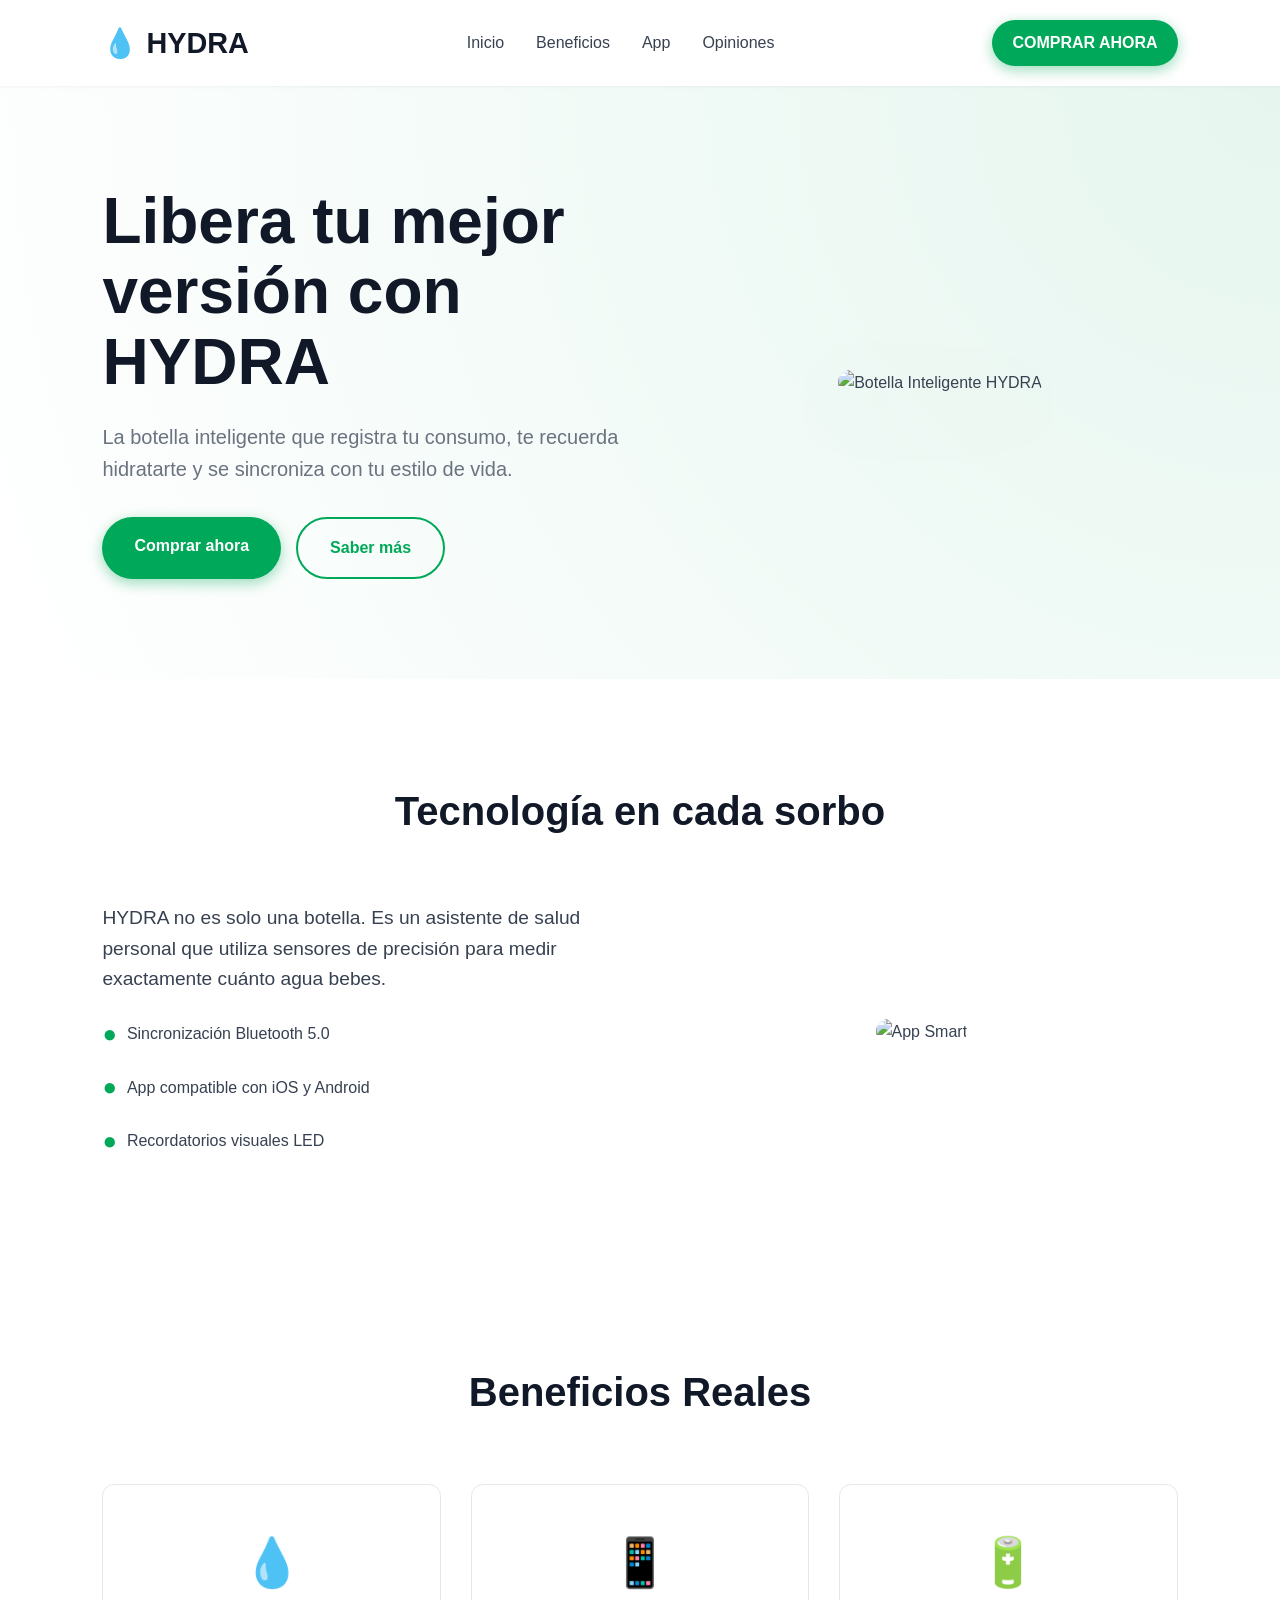
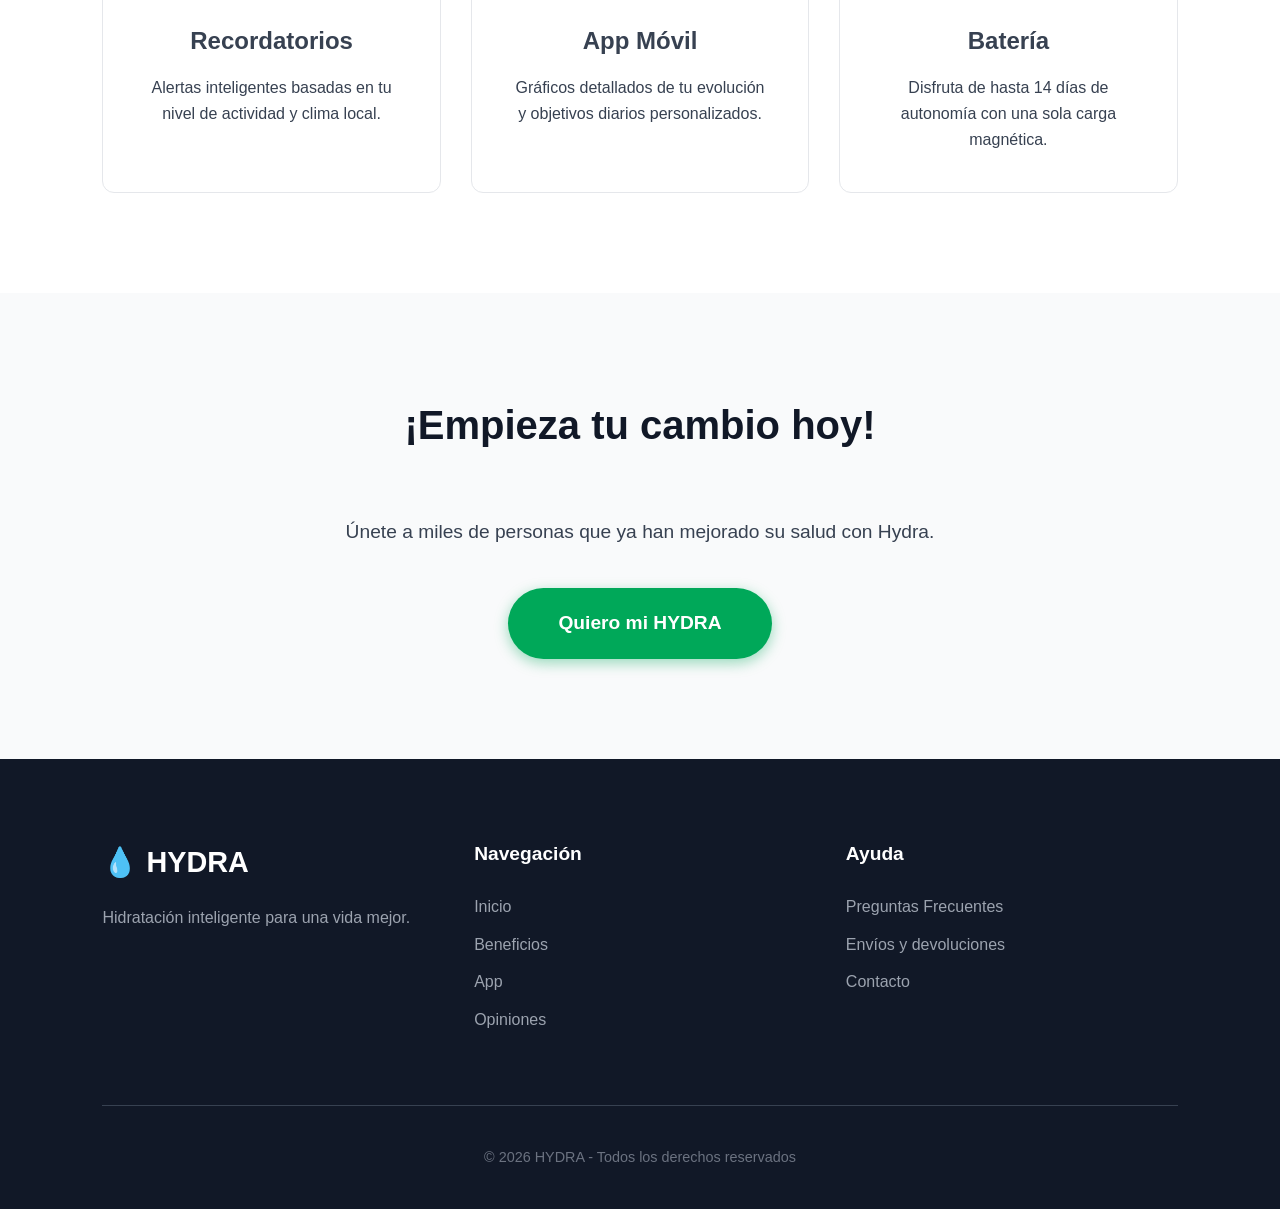
==== index.html @ 95a1c103 "Update product description in index.html" ====
<!DOCTYPE html>
<html lang="es">
<head>
    <meta charset="UTF-8">
    <meta name="viewport" content="width=device-width, initial-scale=1.0">
    <title>HYDRA | Hidratación Inteligente</title>
    <meta name="description" content="Hydra es la botella inteligente que mejora tu salud optimizando tu hidratación diaria.">
    <link rel="stylesheet" href="style.css">
</head>
<body>

    <!-- NAVBAR -->
    <nav>
        <a href="#" class="logo"><span>💧</span> HYDRA</a>
        <ul class="nav-links">
            <li><a href="#inicio">Inicio</a></li>
            <li><a href="#beneficios">Beneficios</a></li>
            <li><a href="#app">App</a></li>
            <li><a href="#opiniones">Opiniones</a></li>
        </ul>
        <a href="checkout.html" class="btn btn-primary" style="padding: 10px 20px;">COMPRAR AHORA</a>
    </nav>

    <!-- HEADER -->
    <header id="inicio">
        <div class="header-content">
            <h1>Libera tu mejor versión con <span>HYDRA</span></h1>
            <p>La botella inteligente que registra tu consumo, te recuerda hidratarte y se sincroniza con tu estilo de vida.</p>
            <div style="display: flex; gap: 15px;">
                <a href="checkout.html" class="btn btn-primary">Comprar ahora</a>
                <a href="#beneficios" class="btn btn-outline">Saber más</a>
            </div>
        </div>
        <div class="header-image">
            <img src="IMG/bottle.png" alt="Botella Inteligente HYDRA" id="hero-img">
        </div>
    </header>

    <!-- INFO SECTION -->
    <section class="info" id="app">
        <h2 class="section-title">Tecnología en cada sorbo</h2>
        <div style="display: flex; align-items: center; gap: 50px; flex-wrap: wrap;">
            <div style="flex: 1; min-width: 300px;">
                <p style="font-size: 1.2rem; margin-bottom: 20px;">
                    HYDRA no es solo una botella. Es un asistente de salud personal que utiliza sensores de precisión para medir exactamente cuánto agua bebes.
                </p>
                <ul style="list-style: none; display: grid; gap: 15px;">
                    <li style="display: flex; gap: 10px; align-items: center;">
                        <span style="color: var(--primary); font-size: 1.5rem;">●</span> Sincronización Bluetooth 5.0
                    </li>
                    <li style="display: flex; gap: 10px; align-items: center;">
                        <span style="color: var(--primary); font-size: 1.5rem;">●</span> App compatible con iOS y Android
                    </li>
                    <li style="display: flex; gap: 10px; align-items: center;">
                        <span style="color: var(--primary); font-size: 1.5rem;">●</span> Recordatorios visuales LED
                    </li>
                </ul>
            </div>
            <div style="flex: 1; min-width: 300px; text-align: center;">
                <img src="IMG/bottle.png" alt="App Smart" style="max-width: 300px; border-radius: 20px;">
            </div>
        </div>
    </section>

    <!-- BENEFICIOS -->
    <section class="beneficios" id="beneficios">
        <h2 class="section-title">Beneficios Reales</h2>
        <div class="cards">
            <div class="card">
                <span class="icon">💧</span>
                <h3>Recordatorios</h3>
                <p>Alertas inteligentes basadas en tu nivel de actividad y clima local.</p>
            </div>
            <div class="card">
                <span class="icon">📱</span>
                <h3>App Móvil</h3>
                <p>Gráficos detallados de tu evolución y objetivos diarios personalizados.</p>
            </div>
            <div class="card">
                <span class="icon">🔋</span>
                <h3>Batería</h3>
                <p>Disfruta de hasta 14 días de autonomía con una sola carga magnética.</p>
            </div>
        </div>
    </section>

    <!-- CTA -->
    <section id="comprar" class="cta" style="background: var(--bg-light); text-align: center;">
        <h2 class="section-title">¡Empieza tu cambio hoy!</h2>
        <p style="font-size: 1.2rem; max-width: 600px; margin: 0 auto 40px;">Únete a miles de personas que ya han mejorado su salud con Hydra.</p>
        <a href="checkout.html" class="btn btn-primary" style="font-size: 1.2rem; padding: 20px 50px;">Quiero mi HYDRA</a>
    </section>

    <!-- FOOTER -->
    <footer>
        <div class="footer-grid">
            <div class="footer-col">
                <a href="#" class="logo" style="color: white; margin-bottom: 20px;"><span>💧</span> HYDRA</a>
                <p style="color: #9ca3af;">Hidratación inteligente para una vida mejor.</p>
            </div>
            <div class="footer-col">
                <h4>Navegación</h4>
                <ul>
                    <li><a href="#inicio">Inicio</a></li>
                    <li><a href="#beneficios">Beneficios</a></li>
                    <li><a href="#app">App</a></li>
                    <li><a href="#opiniones">Opiniones</a></li>
                </ul>
            </div>
            <div class="footer-col">
                <h4>Ayuda</h4>
                <ul>
                    <li><a href="#">Preguntas Frecuentes</a></li>
                    <li><a href="#">Envíos y devoluciones</a></li>
                    <li><a href="#">Contacto</a></li>
                </ul>
            </div>
        </div>
        <div class="footer-bottom">
            <p>© 2026 HYDRA - Todos los derechos reservados</p>
        </div>
    </footer>

</body>
</html>
---- style.css ----
:root {
    --primary: #00a859;
    --primary-dark: #008f4c;
    --primary-light: #e6f6ef;
    --secondary: #111827;
    --text: #374151;
    --text-muted: #6b7280;
    --bg-light: #f9fafb;
    --white: #ffffff;
    --border: #e5e7eb;
    --shadow: 0 4px 6px -1px rgba(0, 0, 0, 0.1), 0 2px 4px -1px rgba(0, 0, 0, 0.06);
    --shadow-lg: 0 10px 15px -3px rgba(0, 0, 0, 0.1), 0 4px 6px -2px rgba(0, 0, 0, 0.05);
    --radius: 12px;
    --transition: all 0.3s cubic-bezier(0.4, 0, 0.2, 1);
}

@import url('https://fonts.googleapis.com/css2?family=Outfit:wght@300;400;600;700&display=swap');

* {
    margin: 0;
    padding: 0;
    box-sizing: border-box;
}

html {
    scroll-behavior: smooth;
}

body {
    font-family: 'Outfit', sans-serif;
    color: var(--text);
    background-color: var(--white);
    line-height: 1.6;
}

/* NAVBAR */
nav {
    display: flex;
    justify-content: space-between;
    align-items: center;
    padding: 20px 8%;
    background: var(--white);
    position: sticky;
    top: 0;
    z-index: 1000;
    box-shadow: 0 1px 3px rgba(0,0,0,0.05);
}

.logo {
    font-size: 1.8rem;
    font-weight: 700;
    color: var(--secondary);
    display: flex;
    align-items: center;
    gap: 8px;
    text-decoration: none;
}

.logo span {
    color: var(--primary);
}

.nav-links {
    display: flex;
    gap: 32px;
    list-style: none;
}

.nav-links a {
    text-decoration: none;
    color: var(--text);
    font-weight: 500;
    transition: var(--transition);
}

.nav-links a:hover {
    color: var(--primary);
}

/* HEADER / HERO */
header {
    padding: 100px 8%;
    display: flex;
    align-items: center;
    justify-content: space-between;
    background: radial-gradient(circle at top right, var(--primary-light), var(--white));
}

.header-content {
    max-width: 600px;
}

.header-content h1 {
    font-size: 4rem;
    color: var(--secondary);
    line-height: 1.1;
    margin-bottom: 24px;
}

.header-content p {
    font-size: 1.25rem;
    color: var(--text-muted);
    margin-bottom: 32px;
}

.header-image {
    flex: 1;
    display: flex;
    justify-content: center;
    position: relative;
}

.header-image img {
    max-width: 450px;
    border-radius: 21px;
    filter: drop-shadow(0 20px 40px rgba(0,0,0,0.15));
    animation: float 6s ease-in-out infinite;
}

@keyframes float {
    0%, 100% { transform: translateY(0); }
    50% { transform: translateY(-20px); }
}

/* BUTTONS */
.btn {
    display: inline-block;
    padding: 16px 32px;
    border-radius: 50px;
    font-weight: 600;
    text-decoration: none;
    transition: var(--transition);
    cursor: pointer;
    border: none;
}

.btn-primary {
    background: var(--primary);
    color: var(--white);
    box-shadow: 0 4px 14px rgba(0, 168, 89, 0.4);
}

.btn-primary:hover {
    background: var(--primary-dark);
    transform: translateY(-2px);
    box-shadow: 0 6px 20px rgba(0, 168, 89, 0.23);
}

.btn-outline {
    background: transparent;
    border: 2px solid var(--primary);
    color: var(--primary);
}

.btn-outline:hover {
    background: var(--primary-light);
}

/* SECTIONS */
section {
    padding: 100px 8%;
}

.section-title {
    text-align: center;
    font-size: 2.5rem;
    color: var(--secondary);
    margin-bottom: 60px;
}

/* CARDS / FEATURES */
.cards {
    display: grid;
    grid-template-columns: repeat(auto-fit, minmax(280px, 1fr));
    gap: 30px;
}

.card {
    background: var(--white);
    padding: 40px;
    border-radius: var(--radius);
    text-align: center;
    transition: var(--transition);
    border: 1px solid var(--border);
}

.card:hover {
    transform: translateY(-10px);
    box-shadow: var(--shadow-lg);
    border-color: var(--primary-light);
}

.card h3 {
    margin: 20px 0 15px;
    font-size: 1.5rem;
}

.card .icon {
    font-size: 3rem;
    margin-bottom: 20px;
    display: block;
}

/* CHECKOUT PAGE SPECIFIC */
.checkout-container {
    max-width: 1200px;
    margin: 40px auto;
    display: grid;
    grid-template-columns: 1.5fr 1fr;
    gap: 40px;
    padding: 0 20px;
}

.checkout-steps {
    display: flex;
    flex-direction: column;
    gap: 30px;
}

.step {
    background: var(--white);
    padding: 30px;
    border-radius: var(--radius);
    border: 1px solid var(--border);
}

.step-header {
    display: flex;
    align-items: center;
    gap: 15px;
    margin-bottom: 25px;
}

.step-number {
    background: var(--primary);
    color: var(--white);
    width: 32px;
    height: 32px;
    border-radius: 50%;
    display: flex;
    align-items: center;
    justify-content: center;
    font-weight: 700;
}

.form-grid {
    display: grid;
    grid-template-columns: 1fr 1fr;
    gap: 20px;
}

.full-width {
    grid-column: span 2;
}

.form-group {
    display: flex;
    flex-direction: column;
    gap: 8px;
}

.form-group label {
    font-size: 0.9rem;
    font-weight: 600;
}

.form-group input, .form-group select {
    padding: 12px;
    border: 1px solid var(--border);
    border-radius: 8px;
    font-family: inherit;
    font-size: 1rem;
    transition: var(--transition);
}

.form-group input:focus {
    outline: none;
    border-color: var(--primary);
    box-shadow: 0 0 0 3px var(--primary-light);
}

.order-summary {
    background: var(--bg-light);
    padding: 30px;
    border-radius: var(--radius);
    position: sticky;
    top: 120px;
    height: fit-content;
}

.summary-item {
    display: flex;
    justify-content: space-between;
    margin-bottom: 15px;
    padding-bottom: 15px;
    border-bottom: 1px solid var(--border);
}

.summary-total {
    display: flex;
    justify-content: space-between;
    font-size: 1.5rem;
    font-weight: 700;
    color: var(--primary);
    margin-top: 20px;
}

.product-row {
    display: flex;
    gap: 20px;
    margin-bottom: 25px;
}

.product-row img {
    width: 100px;
    background: var(--white);
    padding: 10px;
    border-radius: 8px;
}

.product-info h4 {
    margin-bottom: 5px;
}

.product-info ul {
    list-style: none;
    font-size: 0.85rem;
    color: var(--text-muted);
}

.product-info li::before {
    content: "✓ ";
    color: var(--primary);
}

/* FOOTER */
footer {
    background: var(--secondary);
    color: var(--white);
    padding: 80px 8% 40px;
}

.footer-grid {
    display: grid;
    grid-template-columns: repeat(auto-fit, minmax(200px, 1fr));
    gap: 40px;
    margin-bottom: 60px;
}

.footer-col h4 {
    margin-bottom: 25px;
    font-size: 1.2rem;
}

.footer-col ul {
    list-style: none;
}

.footer-col li {
    margin-bottom: 12px;
}

.footer-col a {
    color: #9ca3af;
    text-decoration: none;
    transition: var(--transition);
}

.footer-col a:hover {
    color: var(--white);
}

.footer-bottom {
    text-align: center;
    padding-top: 40px;
    border-top: 1px solid #374151;
    color: #6b7280;
    font-size: 0.9rem;
}

/* RESPONSIVE */
@media (max-width: 968px) {
    header {
        flex-direction: column;
        text-align: center;
        padding-top: 60px;
    }
    .header-content h1 {
        font-size: 3rem;
    }
    .checkout-container {
        grid-template-columns: 1fr;
    }
    .form-grid {
        grid-template-columns: 1fr;
    }
    .full-width {
        grid-column: span 1;
    }
}
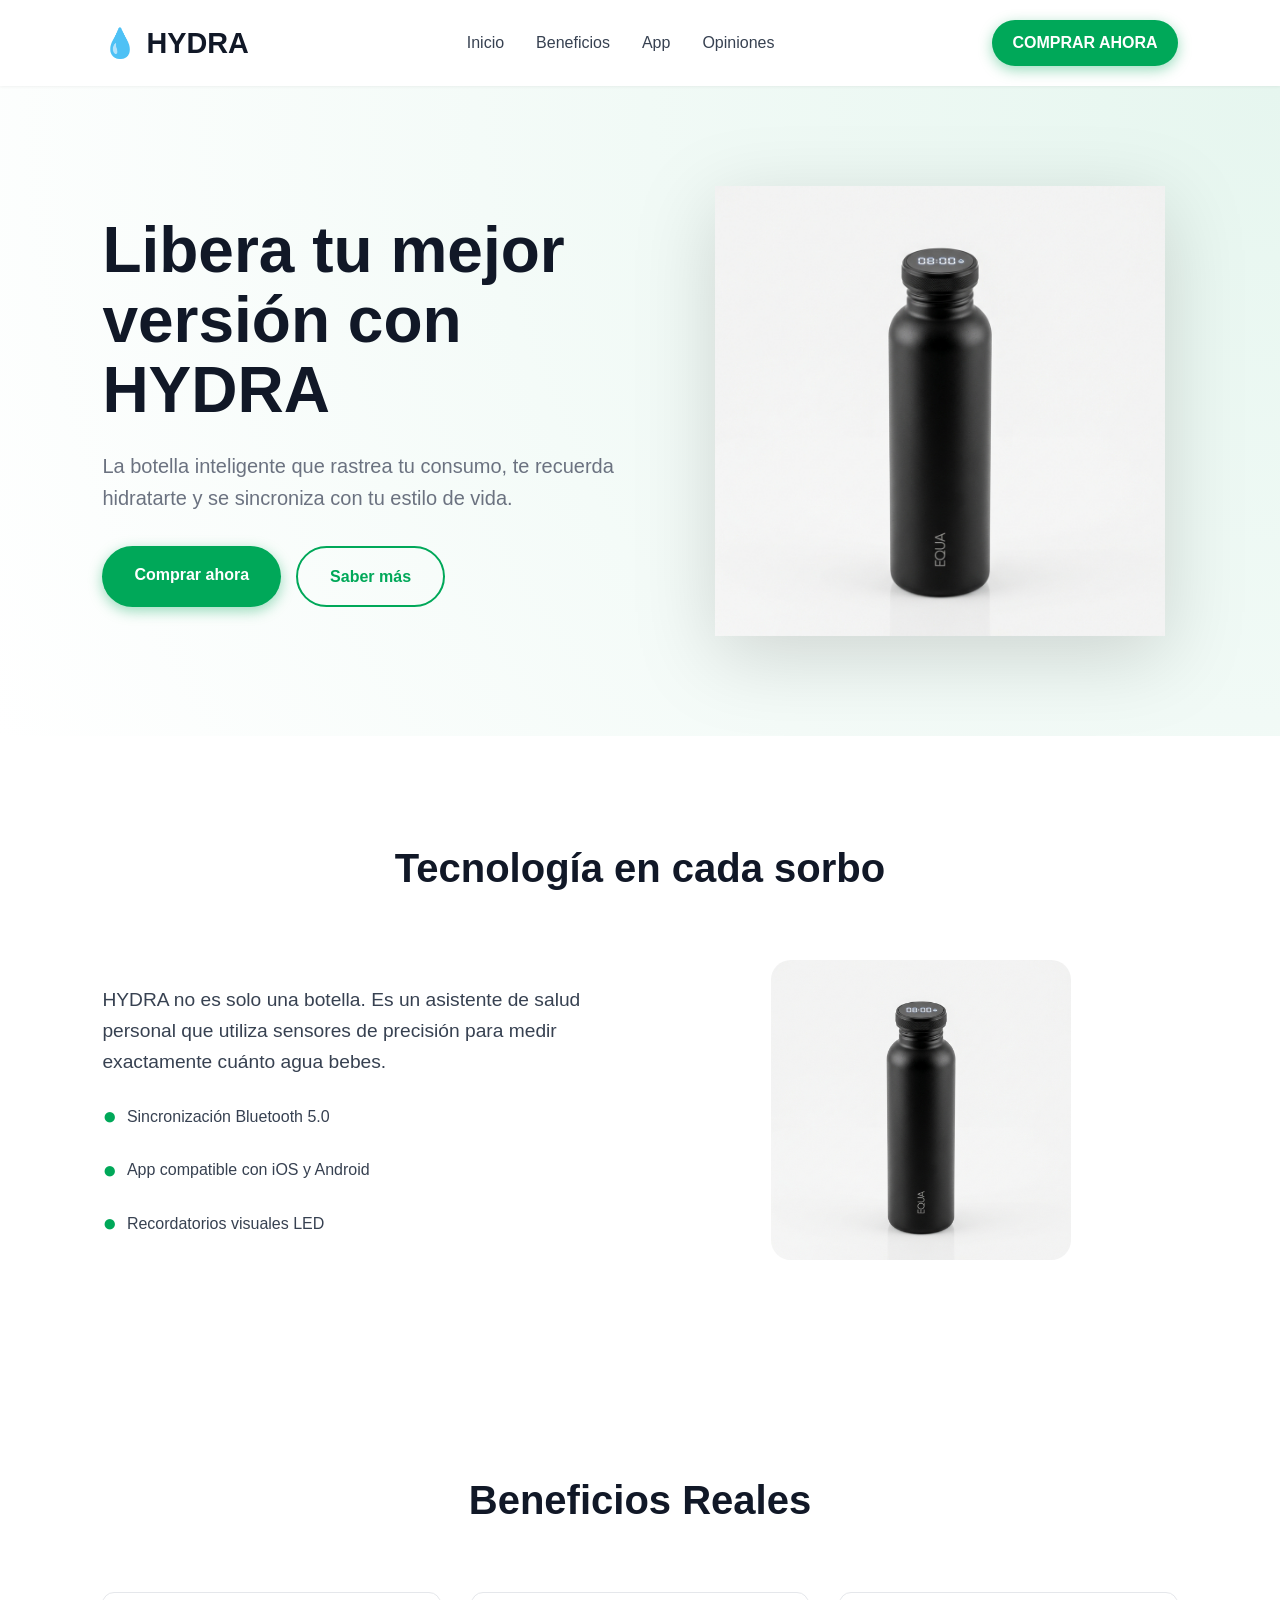
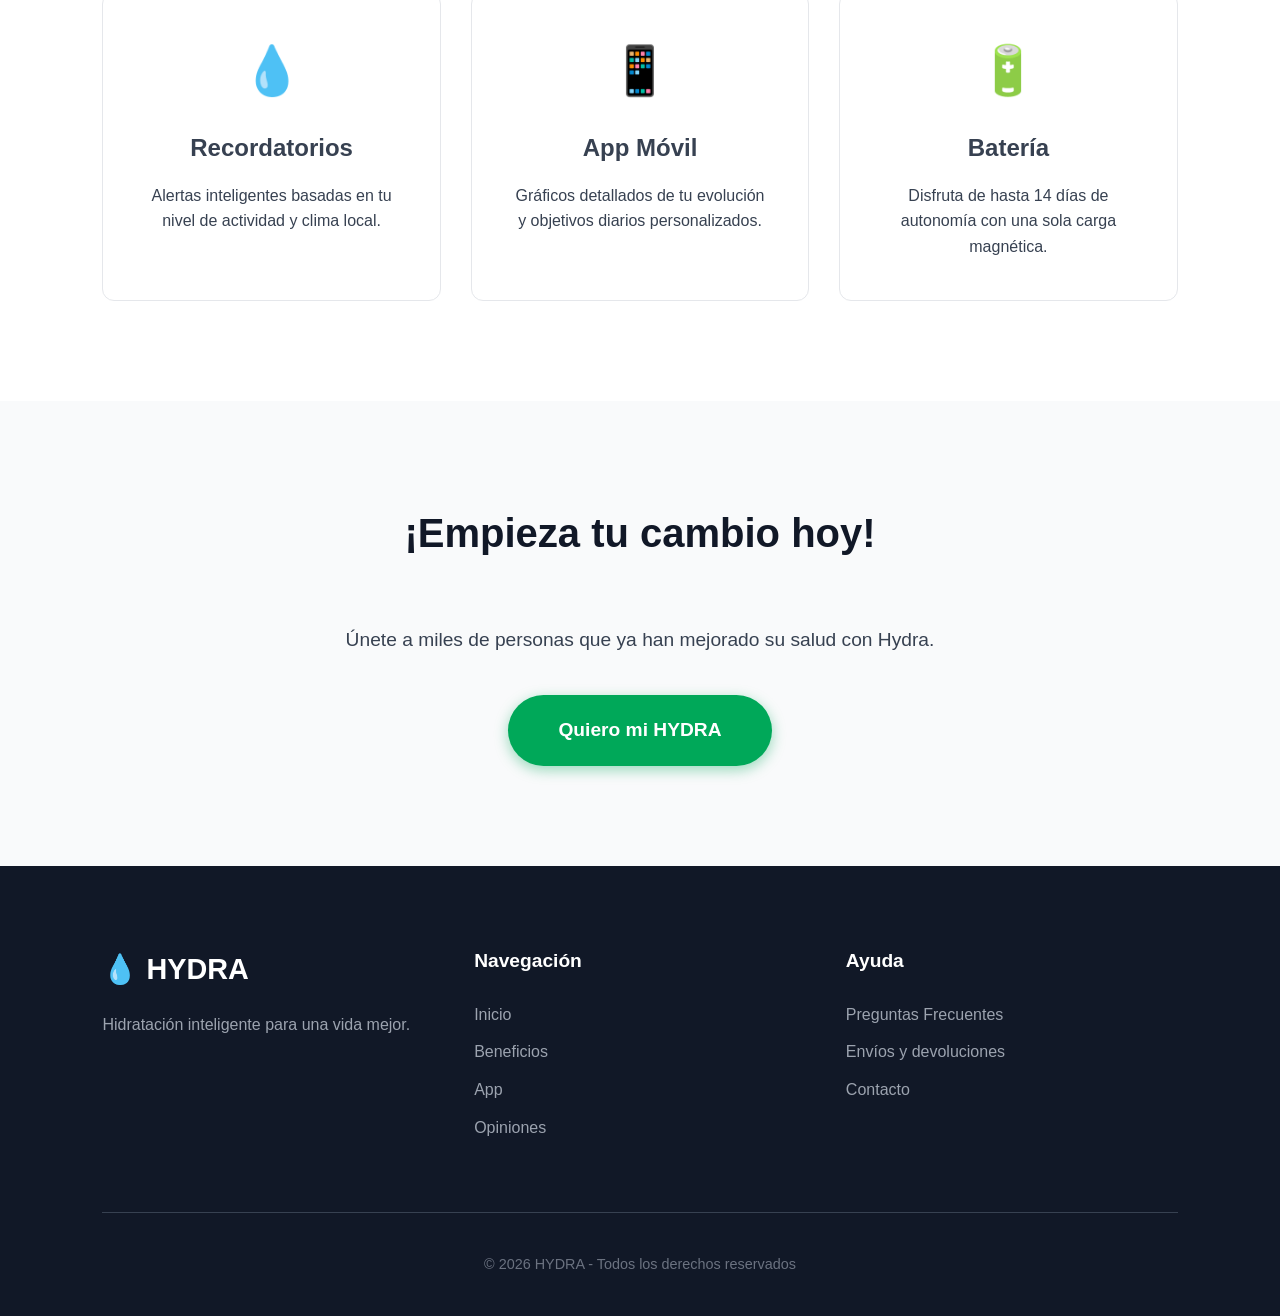
==== commit 270a6880: "Initial commit" ====
--- a/index.html
+++ b/index.html
@@ -25,7 +25,7 @@
     <header id="inicio">
         <div class="header-content">
             <h1>Libera tu mejor versión con <span>HYDRA</span></h1>
-            <p>La botella inteligente que registra tu consumo, te recuerda hidratarte y se sincroniza con tu estilo de vida.</p>
+            <p>La botella inteligente que rastrea tu consumo, te recuerda hidratarte y se sincroniza con tu estilo de vida.</p>
             <div style="display: flex; gap: 15px;">
                 <a href="checkout.html" class="btn btn-primary">Comprar ahora</a>
                 <a href="#beneficios" class="btn btn-outline">Saber más</a>
@@ -122,4 +122,4 @@
     </footer>
 
 </body>
-</html>
+</html>
--- a/style.css
+++ b/style.css
@@ -112,7 +112,6 @@
 
 .header-image img {
     max-width: 450px;
-    border-radius: 21px;
     filter: drop-shadow(0 20px 40px rgba(0,0,0,0.15));
     animation: float 6s ease-in-out infinite;
 }
@@ -397,4 +396,4 @@
     .full-width {
         grid-column: span 1;
     }
-}
+}
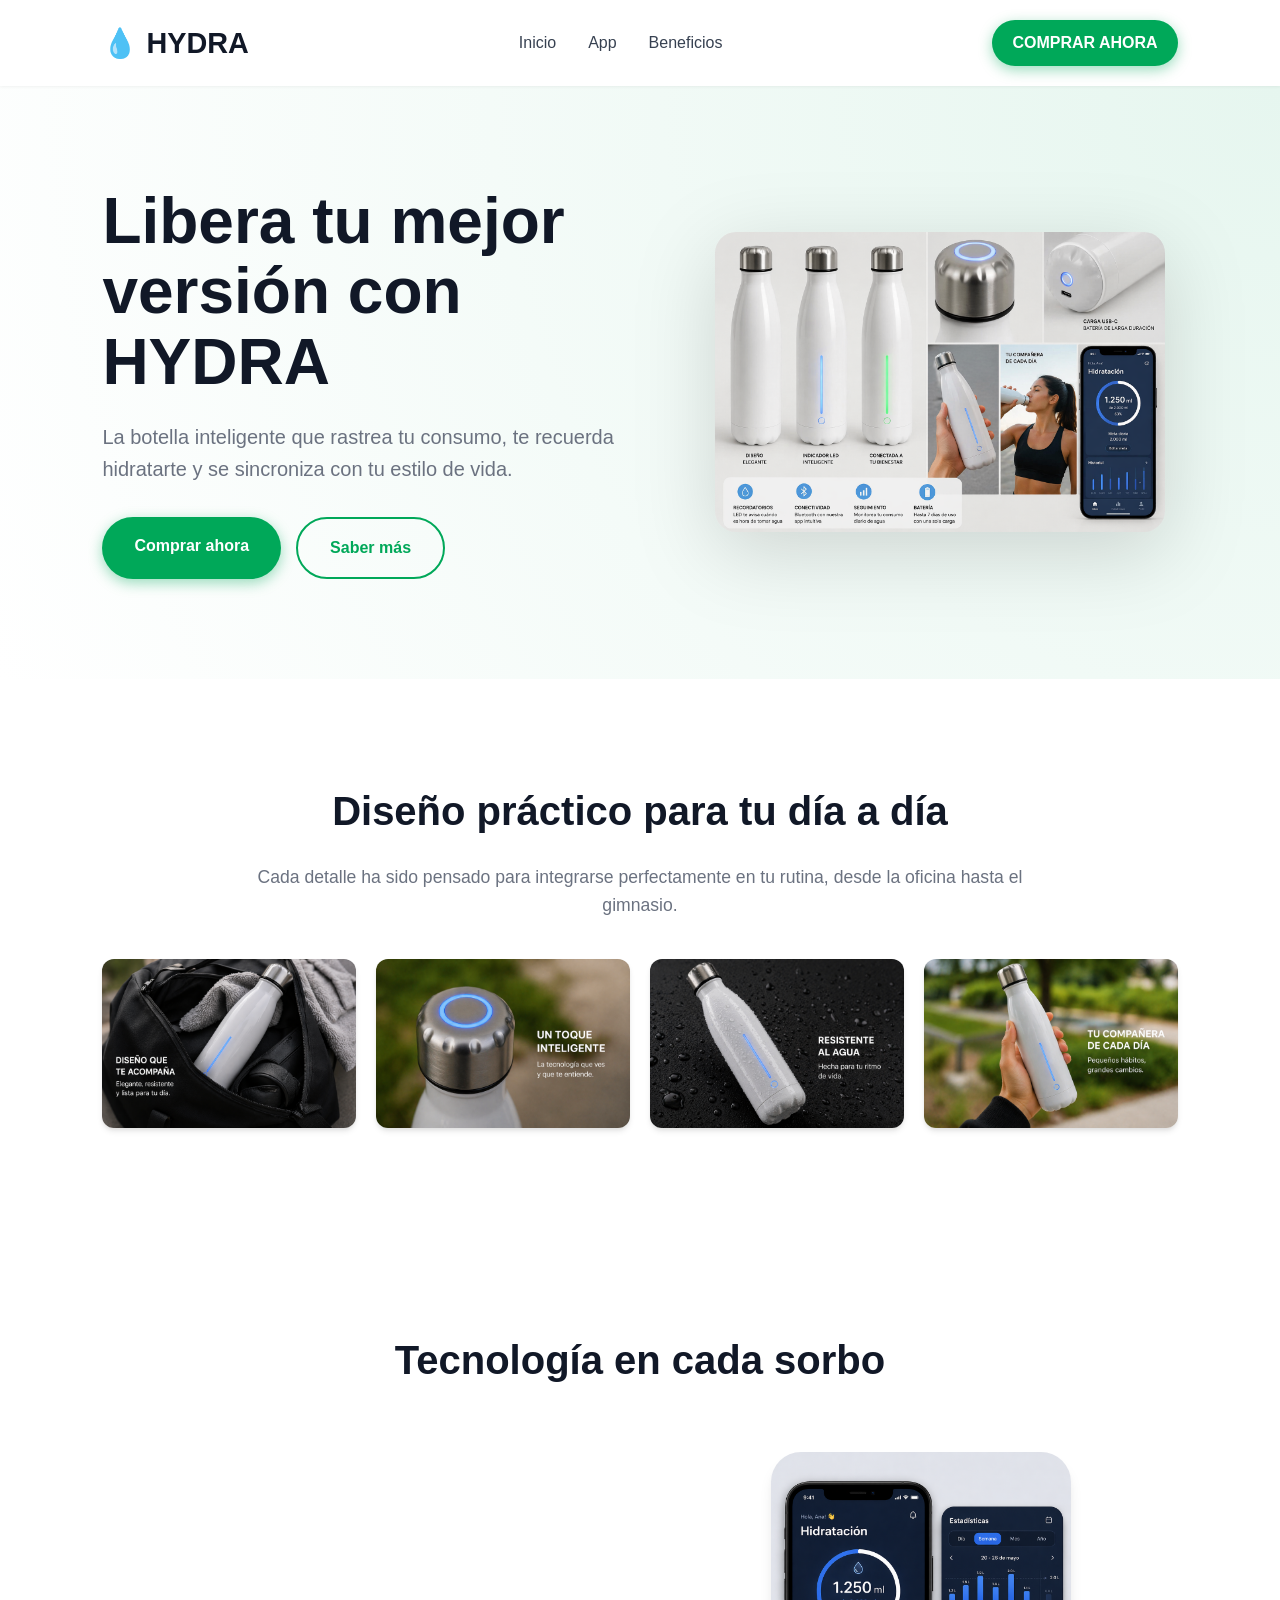
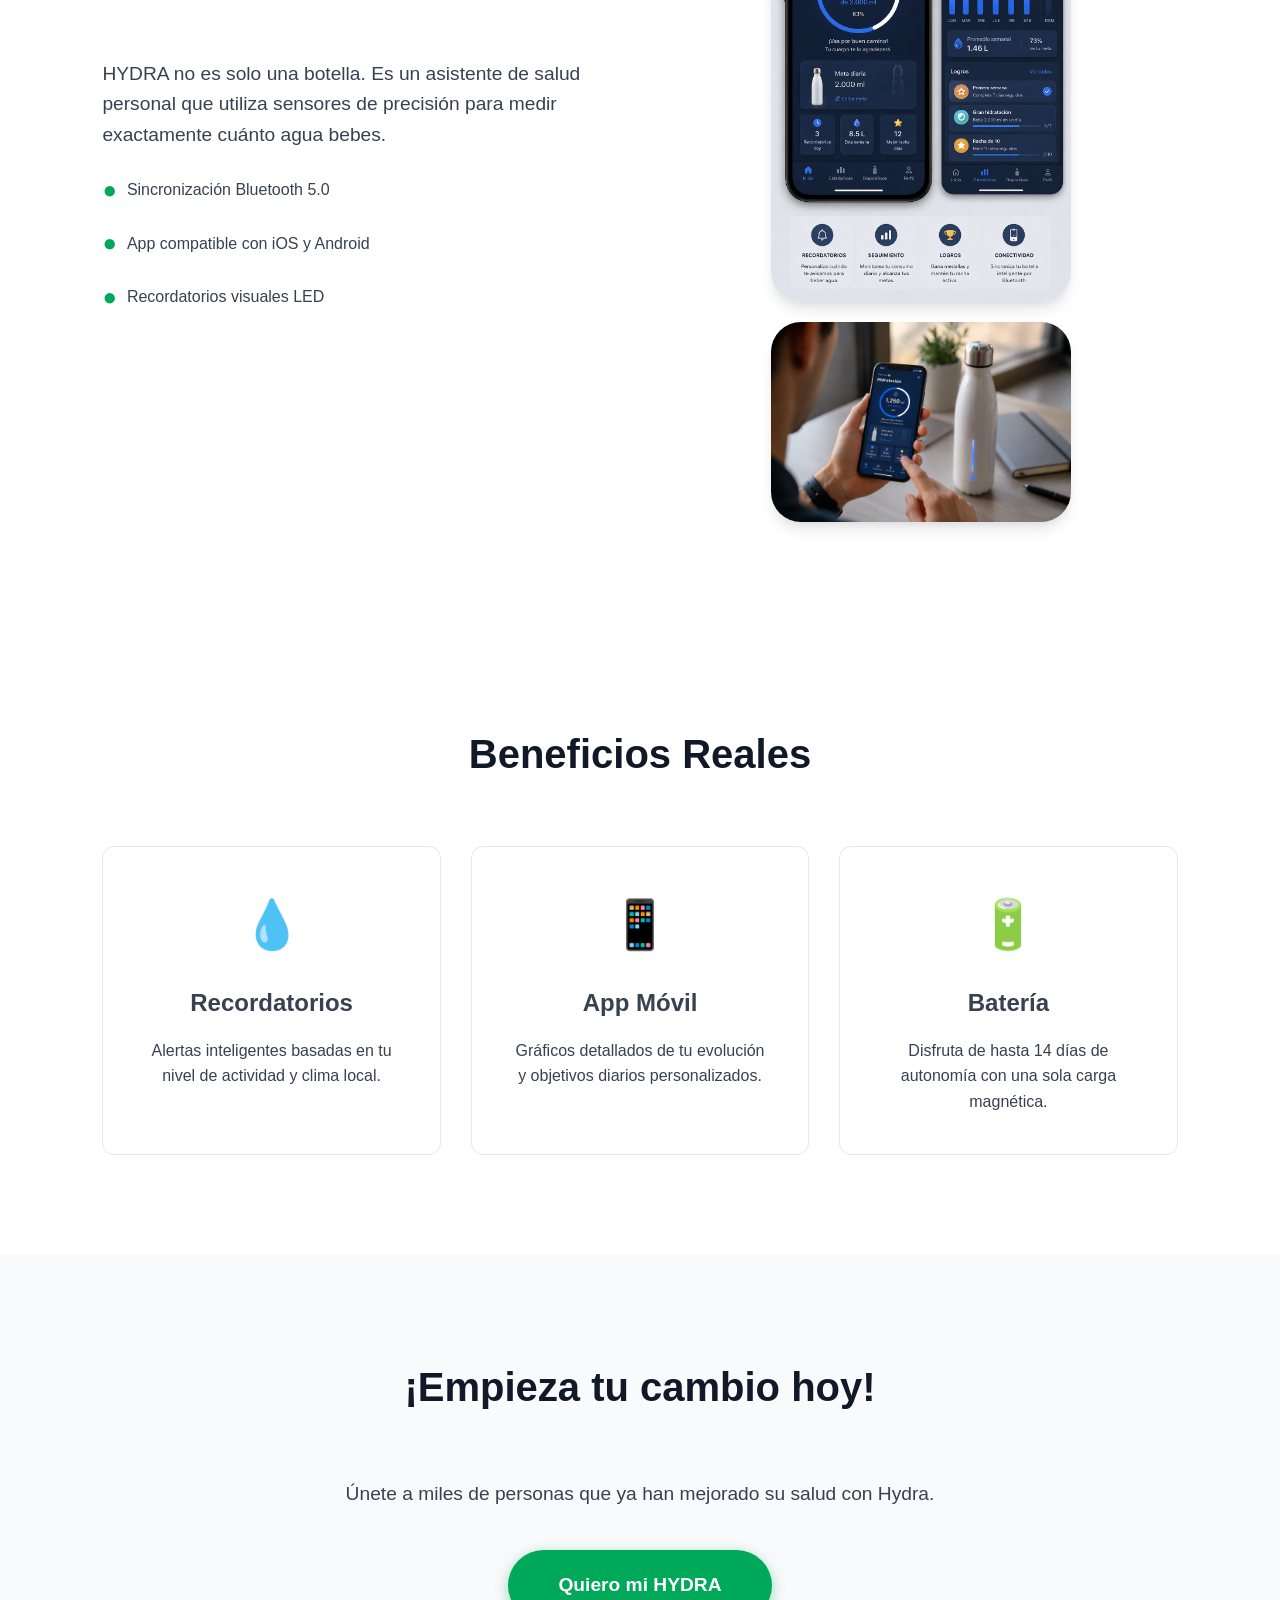
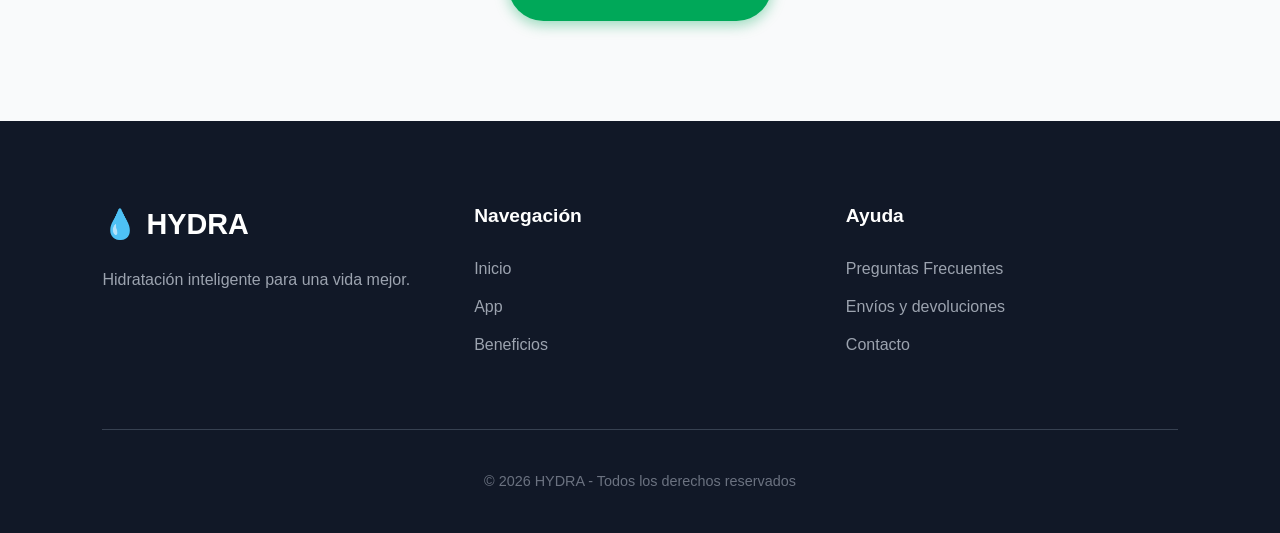
==== commit 77a9e6ab: "Actualizacion de imagenes y mejoras en el diseño de la landing page" ====
--- a/index.html
+++ b/index.html
@@ -14,9 +14,9 @@
         <a href="#" class="logo"><span>💧</span> HYDRA</a>
         <ul class="nav-links">
             <li><a href="#inicio">Inicio</a></li>
+            <li><a href="#app">App</a></li>
             <li><a href="#beneficios">Beneficios</a></li>
-            <li><a href="#app">App</a></li>
-            <li><a href="#opiniones">Opiniones</a></li>
+            <!--<li><a href="#opiniones">Opiniones</a></li>-->
         </ul>
         <a href="checkout.html" class="btn btn-primary" style="padding: 10px 20px;">COMPRAR AHORA</a>
     </nav>
@@ -32,9 +32,31 @@
             </div>
         </div>
         <div class="header-image">
-            <img src="IMG/bottle.png" alt="Botella Inteligente HYDRA" id="hero-img">
+            <img src="IMG/general.png" alt="Botella Inteligente HYDRA - Vista General" id="hero-img">
         </div>
     </header>
+
+    <!-- DISEÑO PRÁCTICO SECTION -->
+    <section id="diseno-practico" style="background: var(--white);">
+        <h2 class="section-title">Diseño práctico para tu día a día</h2>
+        <p style="text-align: center; max-width: 800px; margin: -40px auto 40px; color: var(--text-muted); font-size: 1.1rem;">
+            Cada detalle ha sido pensado para integrarse perfectamente en tu rutina, desde la oficina hasta el gimnasio.
+        </p>
+        <div class="practical-gallery">
+            <div class="gallery-item">
+                <img src="IMG/Diseño práctico para tu día a día1.png" alt="Diseño práctico 1">
+            </div>
+            <div class="gallery-item">
+                <img src="IMG/Diseño práctico para tu día a día2.png" alt="Diseño práctico 2">
+            </div>
+            <div class="gallery-item">
+                <img src="IMG/Diseño práctico para tu día a día3.png" alt="Diseño práctico 3">
+            </div>
+            <div class="gallery-item">
+                <img src="IMG/Diseño práctico para tu día a día4.png" alt="Diseño práctico 4">
+            </div>
+        </div>
+    </section>
 
     <!-- INFO SECTION -->
     <section class="info" id="app">
@@ -56,8 +78,9 @@
                     </li>
                 </ul>
             </div>
-            <div style="flex: 1; min-width: 300px; text-align: center;">
-                <img src="IMG/bottle.png" alt="App Smart" style="max-width: 300px; border-radius: 20px;">
+            <div class="flex-1 min-width-300 text-center app-images">
+                <img src="IMG/App1.png" alt="App Interface 1">
+                <img src="IMG/App2.png" alt="App Interface 2">
             </div>
         </div>
     </section>
@@ -102,9 +125,9 @@
                 <h4>Navegación</h4>
                 <ul>
                     <li><a href="#inicio">Inicio</a></li>
+                    <li><a href="#app">App</a></li>
                     <li><a href="#beneficios">Beneficios</a></li>
-                    <li><a href="#app">App</a></li>
-                    <li><a href="#opiniones">Opiniones</a></li>
+                    <!--<li><a href="#opiniones">Opiniones</a></li>-->
                 </ul>
             </div>
             <div class="footer-col">
--- a/style.css
+++ b/style.css
@@ -112,6 +112,7 @@
 
 .header-image img {
     max-width: 450px;
+    border-radius: 21px;
     filter: drop-shadow(0 20px 40px rgba(0,0,0,0.15));
     animation: float 6s ease-in-out infinite;
 }
@@ -198,6 +199,58 @@
     font-size: 3rem;
     margin-bottom: 20px;
     display: block;
+}
+
+/* DISEÑO PRÁCTICO GALLERY */
+.practical-gallery {
+    display: grid;
+    grid-template-columns: repeat(auto-fit, minmax(250px, 1fr));
+    gap: 20px;
+    margin-top: 40px;
+}
+
+.gallery-item {
+    position: relative;
+    overflow: hidden;
+    border-radius: var(--radius);
+    box-shadow: var(--shadow);
+    transition: var(--transition);
+}
+
+.gallery-item img {
+    width: 100%;
+    height: 100%;
+    object-fit: cover;
+    display: block;
+    transition: var(--transition);
+}
+
+.gallery-item:hover {
+    transform: scale(1.02);
+    box-shadow: var(--shadow-lg);
+}
+
+.gallery-item:hover img {
+    transform: scale(1.05);
+}
+
+/* APP IMAGES */
+.app-images {
+    display: flex;
+    gap: 20px;
+    justify-content: center;
+    flex-wrap: wrap;
+}
+
+.app-images img {
+    max-width: 300px;
+    border-radius: 30px;
+    box-shadow: var(--shadow-lg);
+    transition: var(--transition);
+}
+
+.app-images img:hover {
+    transform: translateY(-10px) rotate(2deg);
 }
 
 /* CHECKOUT PAGE SPECIFIC */
@@ -247,6 +300,11 @@
     grid-template-columns: 1fr 1fr;
     gap: 20px;
 }
+
+/* UTILS */
+.flex-1 { flex: 1; }
+.min-width-300 { min-width: 300px; }
+.text-center { text-align: center; }
 
 .full-width {
     grid-column: span 2;
@@ -396,4 +454,4 @@
     .full-width {
         grid-column: span 1;
     }
-}+}
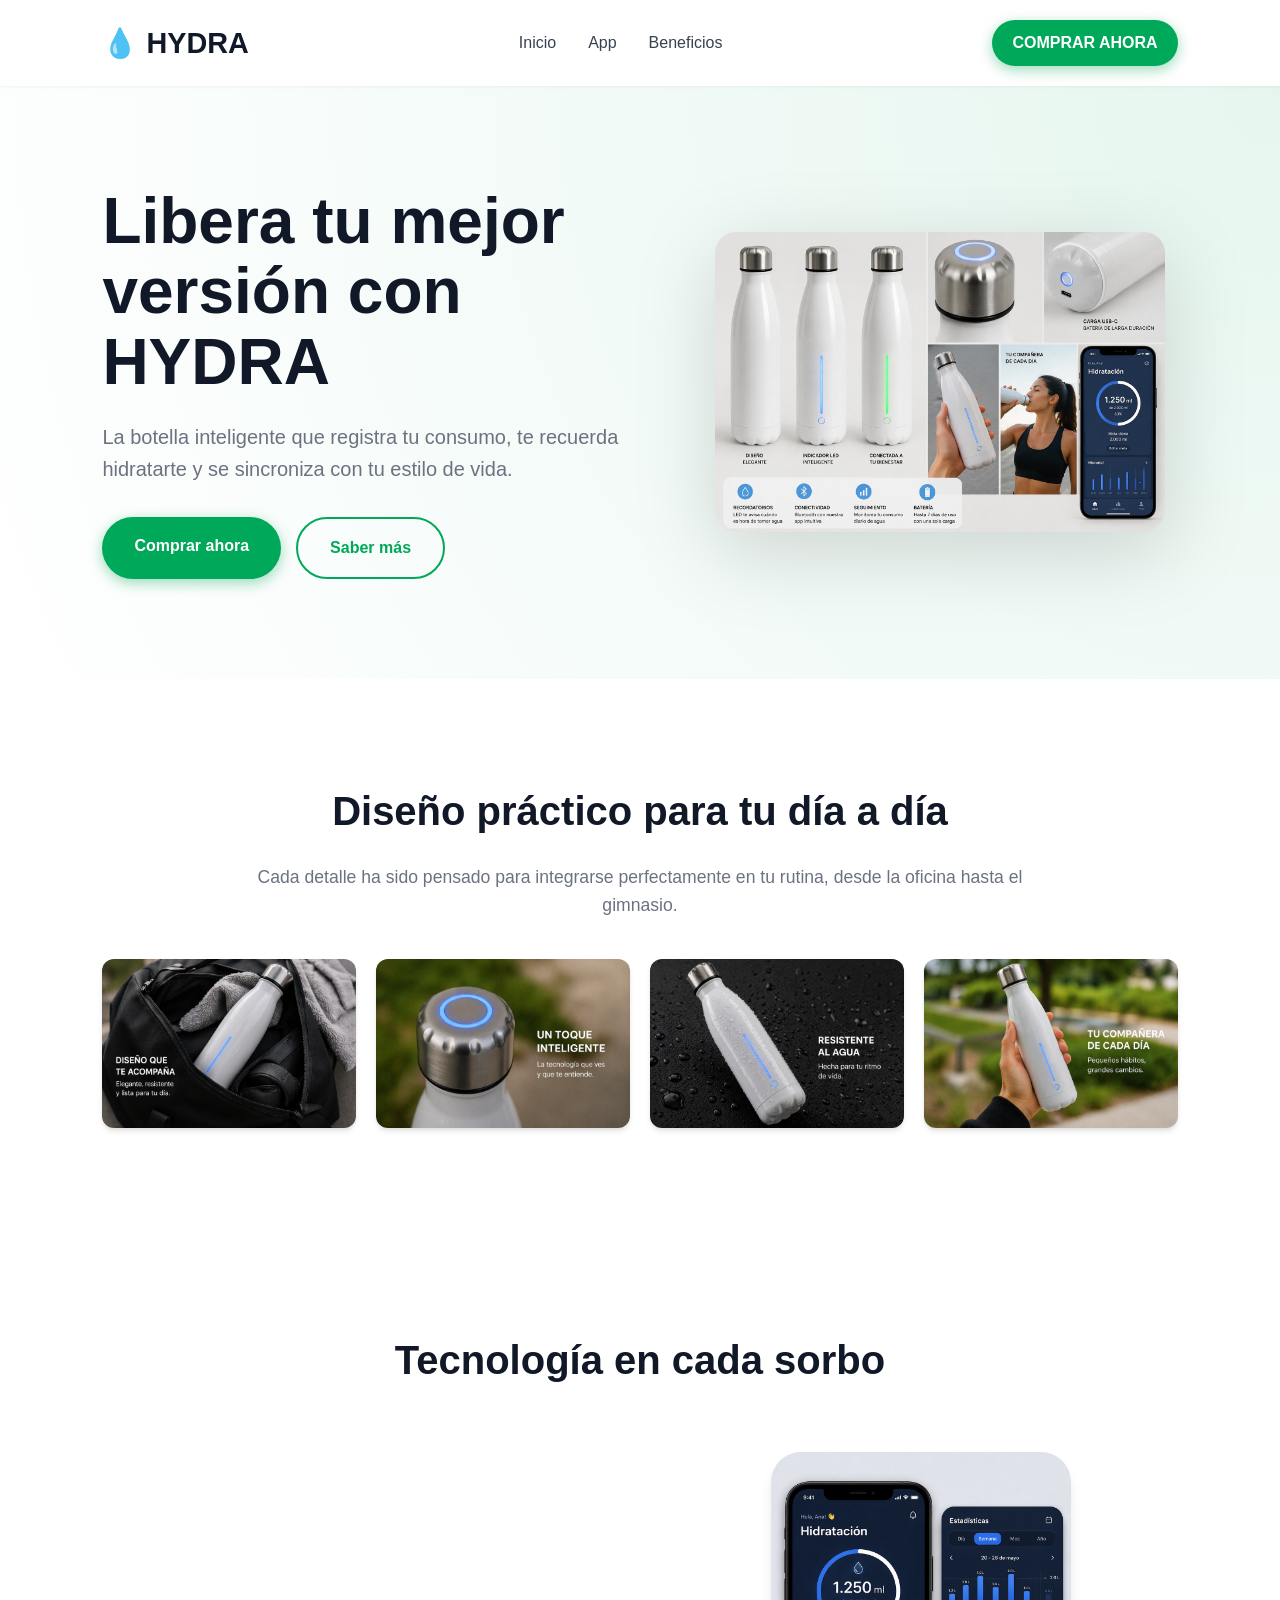
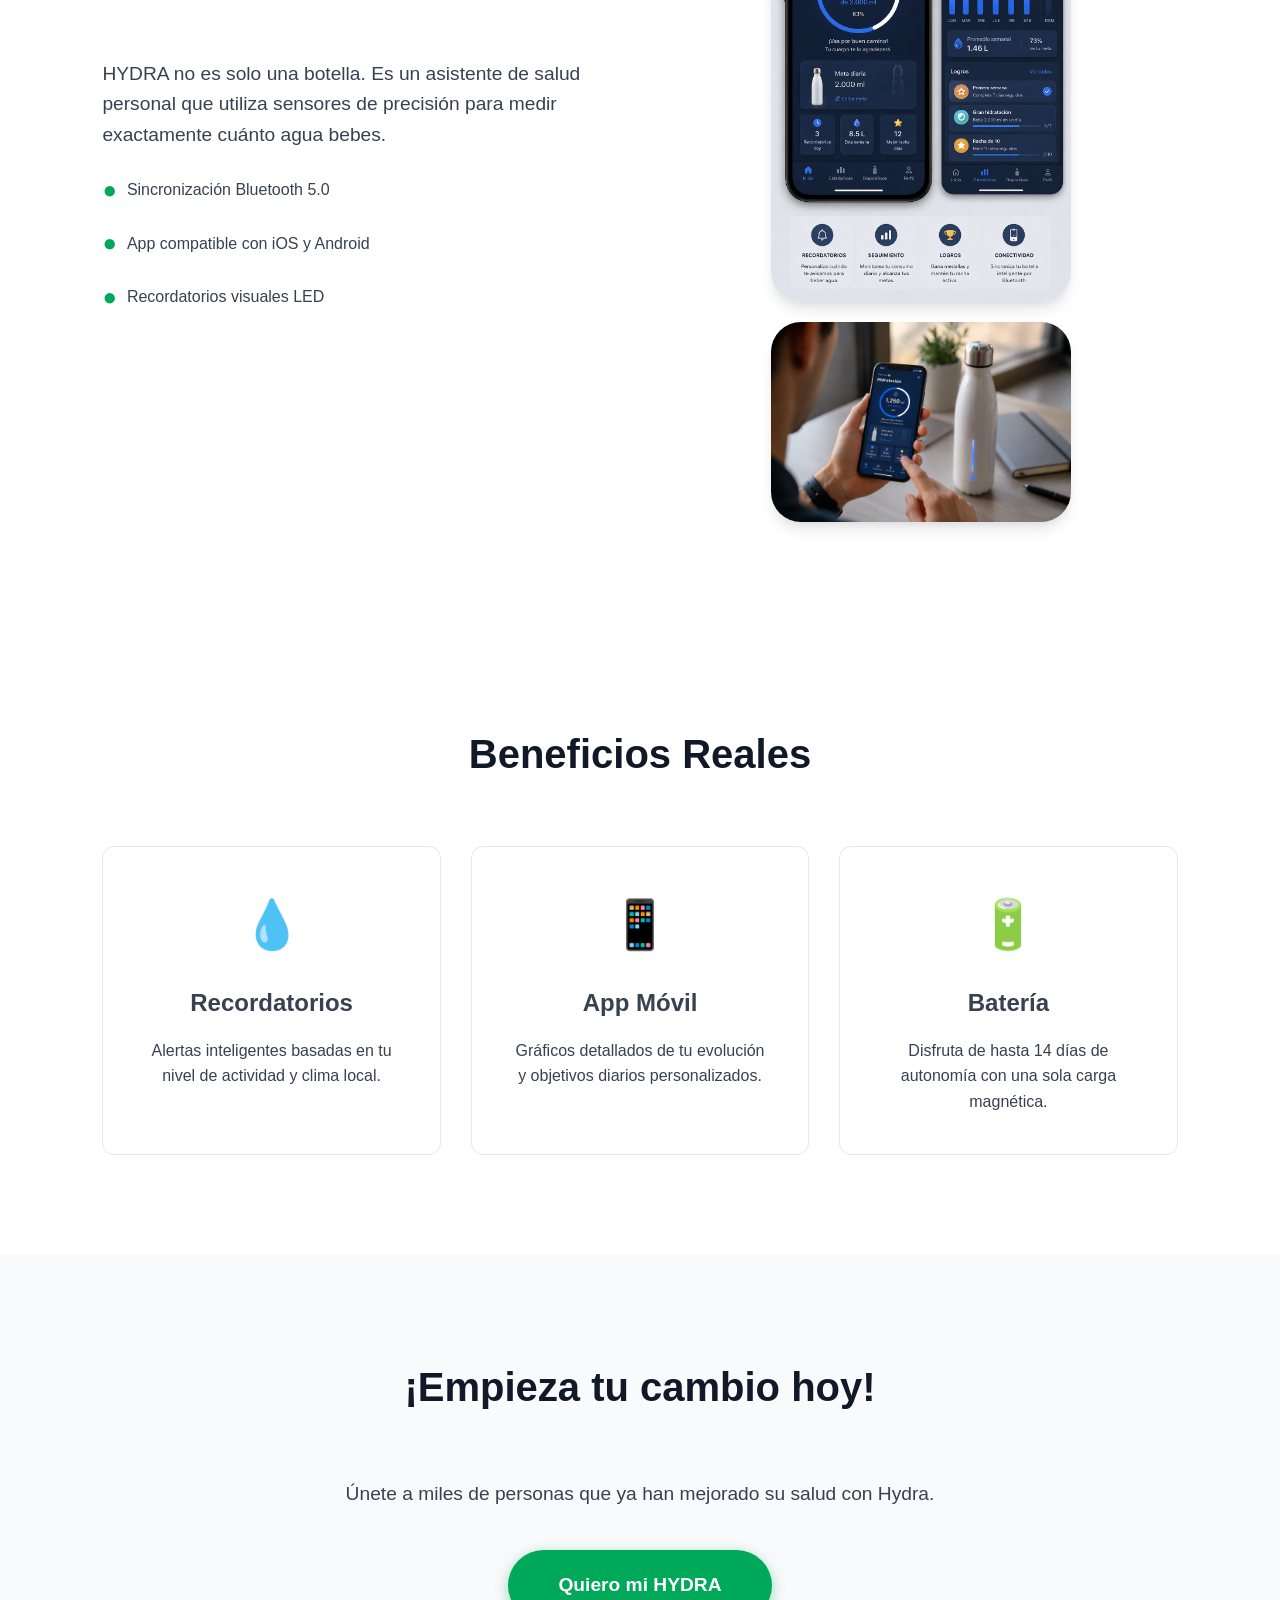
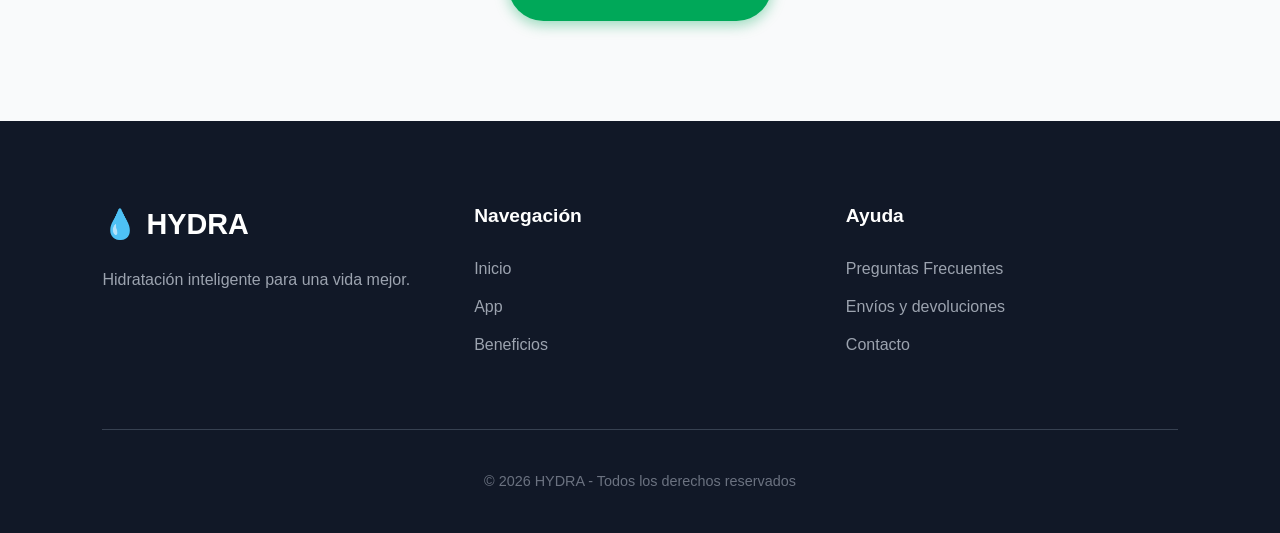
==== commit 40b9298b: "Merge branch 'main' of https://github.com/Manuu42/Landing-page" ====
--- a/index.html
+++ b/index.html
@@ -25,7 +25,7 @@
     <header id="inicio">
         <div class="header-content">
             <h1>Libera tu mejor versión con <span>HYDRA</span></h1>
-            <p>La botella inteligente que rastrea tu consumo, te recuerda hidratarte y se sincroniza con tu estilo de vida.</p>
+            <p>La botella inteligente que registra tu consumo, te recuerda hidratarte y se sincroniza con tu estilo de vida.</p>
             <div style="display: flex; gap: 15px;">
                 <a href="checkout.html" class="btn btn-primary">Comprar ahora</a>
                 <a href="#beneficios" class="btn btn-outline">Saber más</a>
@@ -145,4 +145,4 @@
     </footer>
 
 </body>
-</html>+</html>
